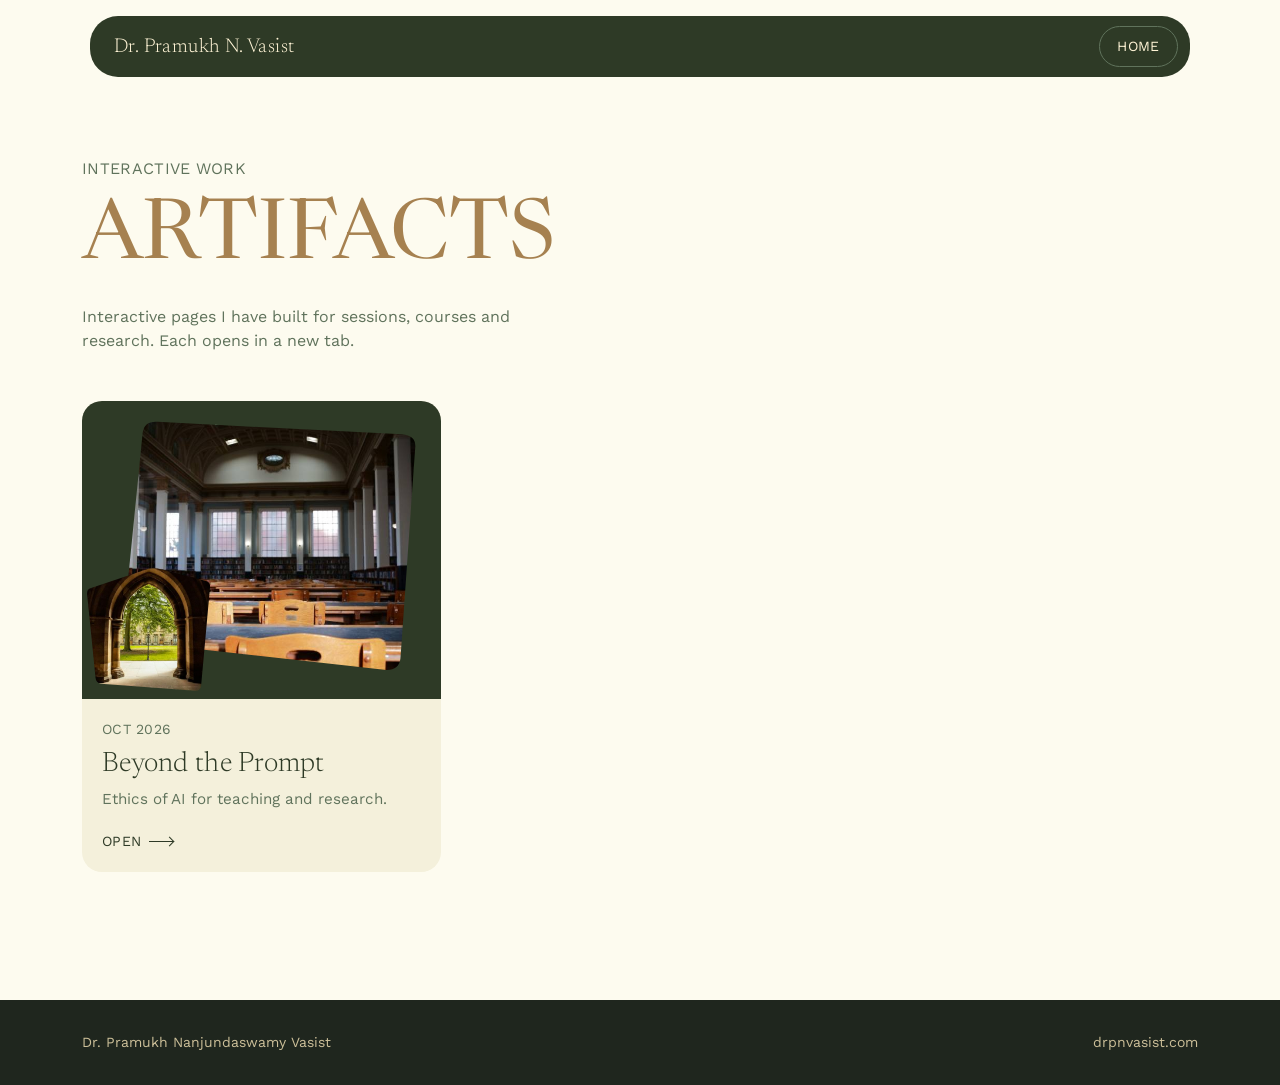
==== artifacts/index.html @ 4a8e240c "Add files via upload" ====
<!DOCTYPE html>
<html lang="en">
<head>
<meta charset="UTF-8">
<meta name="viewport" content="width=device-width, initial-scale=1.0">
<title>Artifacts · Dr. Pramukh N. Vasist</title>
<meta name="description" content="Interactive pages and session companions created by Dr. Pramukh Nanjundaswamy Vasist.">
<link rel="preconnect" href="https://fonts.googleapis.com">
<link rel="preconnect" href="https://fonts.gstatic.com" crossorigin>
<link href="https://fonts.googleapis.com/css2?family=Newsreader:ital,opsz,wght@0,6..72,300;0,6..72,400;1,6..72,300&family=Work+Sans:wght@400;500&display=swap" rel="stylesheet">
<style>
/* Canopy design system tokens */
:root {
  --vanilla: #fdfbef; --pine: #2e3a26; --pine-deep: #1f261e; --cream: #f4f0db;
  --parchment: #fff4d6; --sand: #ccbf99; --bronze: #a68150; --sage: #60735c; --lime: #e7fd55;
  --serif: "PP Editorial Old", "Newsreader", Georgia, serif;
  --sans: "Work Sans", system-ui, sans-serif;
  --radius-lg: 1.25rem; --radius-xl: 1.75rem; --radius-pill: 9999px;
  --ease: cubic-bezier(0.4, 0, 0.2, 1);
}
*, *::before, *::after { box-sizing: border-box; margin: 0; padding: 0; }
body { min-height: 100vh; display: flex; flex-direction: column; background: var(--vanilla); color: var(--pine); font-family: var(--sans); line-height: 1.5; -webkit-font-smoothing: antialiased; }
a { color: inherit; }
a:focus-visible { outline: 2px solid var(--pine); outline-offset: 3px; }
.wrap { width: 100%; max-width: 1180px; margin: 0 auto; padding: 0 2rem; }

.nav { position: sticky; top: 1rem; z-index: 10; margin: 1rem auto 0; width: min(1100px, calc(100% - 2rem));
  display: flex; align-items: center; justify-content: space-between; gap: 1rem;
  background: var(--pine); color: var(--parchment); border-radius: var(--radius-xl); padding: .65rem .75rem .65rem 1.5rem; }
.nav-name { font-family: var(--serif); font-weight: 300; font-size: 1.25rem; letter-spacing: .02em; text-decoration: none; white-space: nowrap; }
.nav-back { font-size: .875rem; letter-spacing: .02em; text-transform: uppercase; text-decoration: none; color: var(--parchment);
  border: 1px solid var(--sage); border-radius: var(--radius-pill); padding: .55rem 1.1rem; white-space: nowrap; transition: background .3s var(--ease), color .3s var(--ease); }
.nav-back:hover { background: var(--parchment); color: var(--pine); }
.nav-back:focus-visible { outline-color: var(--lime); }

header.wrap { padding-top: 5rem; padding-bottom: 3rem; }
main { flex: 1; }
.eyebrow { font-size: 1rem; letter-spacing: .02em; text-transform: uppercase; color: var(--sage); }
h1 { font-family: var(--serif); font-weight: 400; text-transform: uppercase; line-height: 1; font-size: clamp(2.75rem, 6.5vw, 5.375rem); color: var(--bronze); margin-top: 1rem; }
.intro { margin-top: 1.5rem; max-width: 46ch; color: var(--sage); }

.grid { list-style: none; display: grid; grid-template-columns: repeat(auto-fill, minmax(280px, 1fr)); gap: 1.25rem; padding-bottom: 8rem; }
.tile { height: 100%; display: flex; flex-direction: column; text-decoration: none; background: var(--cream);
  border-radius: var(--radius-lg); overflow: hidden; transition: background .3s var(--ease), color .3s var(--ease); }
.tile-media { display: block; background: var(--pine); padding: 1.25rem 1.5rem 1.75rem 2.5rem; overflow: hidden; }
.tile-fig { display: block; position: relative; }
.tile-fig img { display: block; width: 100%; height: auto; object-fit: cover; transition: transform .5s var(--ease); }
.tile-fig .main { aspect-ratio: 4 / 3.4; clip-path: url(#canopy1); }
.tile-fig .small { position: absolute; width: 42%; left: -12%; bottom: -8%; aspect-ratio: 1 / 1; clip-path: url(#canopy3); }
.tile-body { display: flex; flex-direction: column; flex: 1; padding: 1.25rem; }
.tile-date { font-size: .875rem; letter-spacing: .02em; text-transform: uppercase; color: var(--sage); }
.tile-title { font-family: var(--serif); font-weight: 300; font-size: 1.75rem; line-height: 1.15; letter-spacing: .01em; margin-top: .5rem; }
.tile-line { margin-top: .5rem; font-size: .95rem; color: var(--sage); }
.tile-go { margin-top: auto; padding-top: 1.25rem; display: inline-flex; align-items: center; gap: .5rem; font-size: .875rem; letter-spacing: .02em; text-transform: uppercase; }
.arr { display: inline-block; width: 1.5rem; height: 1px; background: currentColor; position: relative; transition: width .3s var(--ease); }
.arr::after { content: ""; position: absolute; right: 0; top: -3px; width: 7px; height: 7px; border-top: 1px solid currentColor; border-right: 1px solid currentColor; transform: rotate(45deg); }
.tile:hover, .tile:focus-visible { background: var(--pine); color: var(--parchment); }
.tile:hover .tile-date, .tile:hover .tile-line, .tile:focus-visible .tile-date, .tile:focus-visible .tile-line { color: var(--sand); }
.tile:hover .tile-go, .tile:focus-visible .tile-go { color: var(--lime); }
.tile:hover .arr { width: 2.25rem; }
.tile:hover .tile-fig .main { transform: scale(1.02); }
@media (prefers-reduced-motion: reduce) { .tile-fig img, .arr { transition: none; } }

footer { margin-top: auto; background: var(--pine-deep); color: var(--sand); padding: 2rem 0; font-size: .875rem; }
footer .wrap { display: flex; justify-content: space-between; gap: 1rem; flex-wrap: wrap; }

@media (max-width: 600px) {
  .wrap { padding: 0 1rem; }
  header.wrap { padding-top: 3.5rem; padding-bottom: 2rem; }
  .nav { padding-left: 1rem; }
  .nav-name { font-size: 1.05rem; }
}
</style>
</head>
<body>

<svg width="0" height="0" style="position:absolute" aria-hidden="true" focusable="false">
  <defs>
    <!-- Canopy masks, same shapes as the Beyond the Prompt page -->
    <clipPath id="canopy1" clipPathUnits="objectBoundingBox"><path d="M0.12,0.005 L0.95,0.055 Q1,0.06 0.995,0.11 L0.945,0.95 Q0.94,1 0.89,0.995 L0.05,0.885 Q0,0.878 0.004,0.83 L0.07,0.05 Q0.075,0.002 0.12,0.005 Z"/></clipPath>
    <clipPath id="canopy3" clipPathUnits="objectBoundingBox"><path d="M0.03,0.17 L0.5,0.012 Q0.55,0 0.6,0.015 L0.965,0.11 Q1,0.12 0.997,0.16 L0.925,0.955 Q0.92,1 0.875,0.997 L0.115,0.94 Q0.075,0.935 0.072,0.895 L0.004,0.22 Q0,0.18 0.03,0.17 Z"/></clipPath>
  </defs>
</svg>

<nav class="nav" aria-label="Primary">
  <a class="nav-name" href="/">Dr. Pramukh N. Vasist</a>
  <a class="nav-back" href="/">Home</a>
</nav>

<header class="wrap">
  <p class="eyebrow">Interactive work</p>
  <h1>Artifacts</h1>
  <p class="intro">Interactive pages I have built for sessions, courses and research. Each opens in a new tab.</p>
</header>

<main class="wrap">
  <ul class="grid">
    <!--
      To add an artifact: put its page in a folder at the site root
      (for example /my-new-page/index.html), save two photos in
      /artifacts/img/ (a main one about 720px wide and a square one about
      420px), then copy one <li>
      block below and change the link, image, date, title and line.
      Keep target="_blank" rel="noopener" on the link so it opens in a
      new tab.
      Newest first.
    -->
    <li>
      <a class="tile" href="/beyond-the-prompt/" target="_blank" rel="noopener">
        <span class="tile-media"><span class="tile-fig">
          <img class="main" src="img/btp-room.jpg" alt="" width="720" height="480">
          <img class="small" src="img/btp-arch.jpg" alt="" width="420" height="420">
        </span></span>
        <span class="tile-body">
          <span class="tile-date">Oct 2026</span>
          <span class="tile-title">Beyond the Prompt</span>
          <span class="tile-line">Ethics of AI for teaching and research.</span>
          <span class="tile-go">Open <span class="arr" aria-hidden="true"></span></span>
        </span>
      </a>
    </li>
  </ul>
</main>

<footer>
  <div class="wrap">
    <span>Dr. Pramukh Nanjundaswamy Vasist</span>
    <span>drpnvasist.com</span>
  </div>
</footer>

</body>
</html>
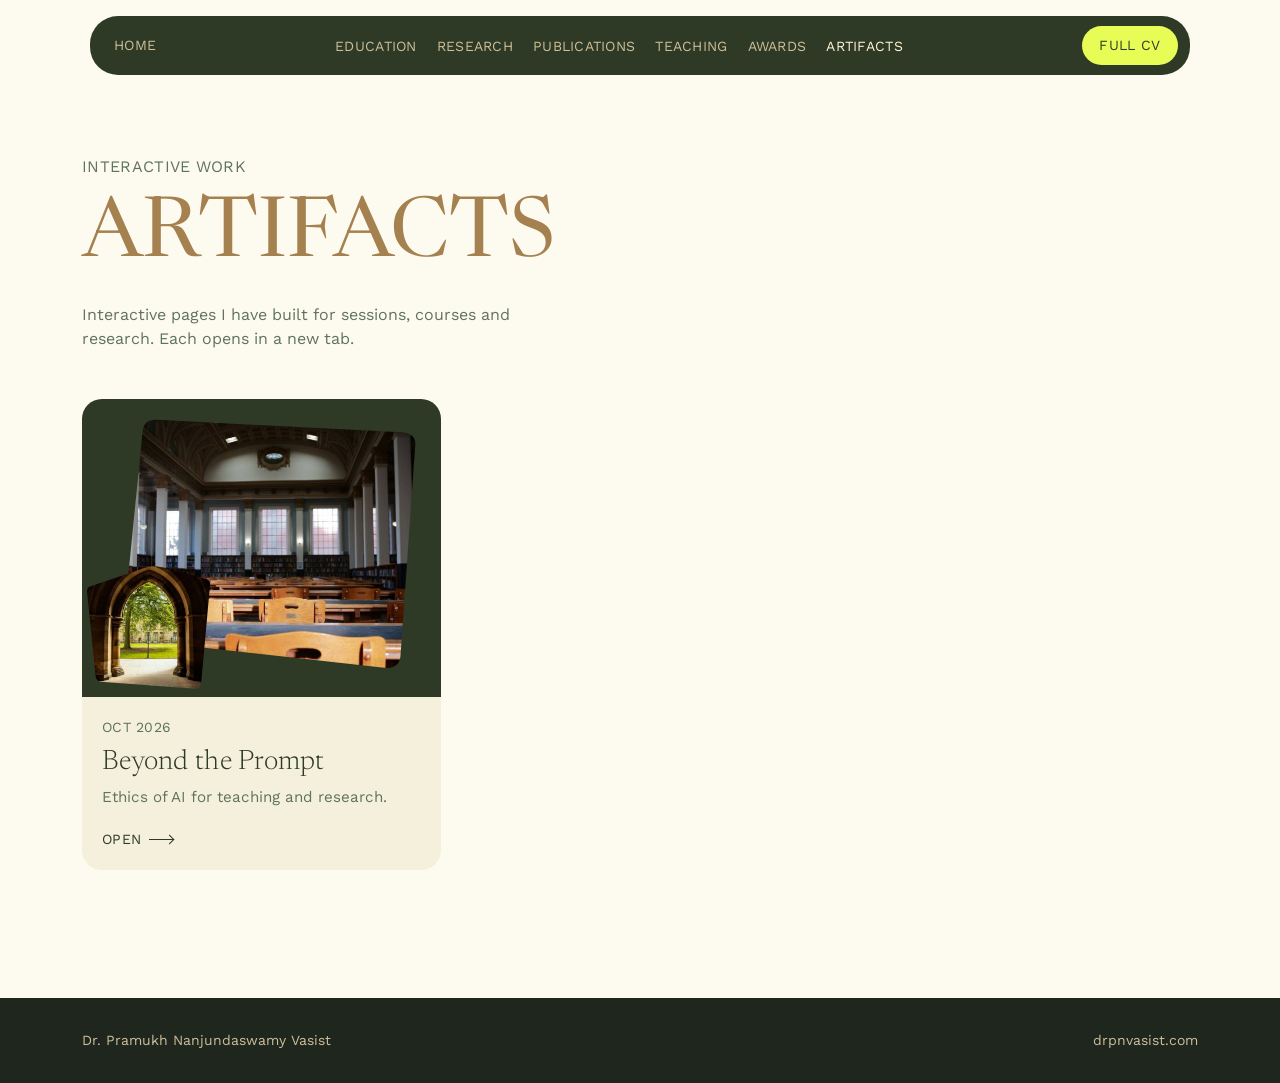
==== commit 8dcf879f: "Add files via upload" ====
--- a/artifacts/index.html
+++ b/artifacts/index.html
@@ -27,11 +27,13 @@
 .nav { position: sticky; top: 1rem; z-index: 10; margin: 1rem auto 0; width: min(1100px, calc(100% - 2rem));
   display: flex; align-items: center; justify-content: space-between; gap: 1rem;
   background: var(--pine); color: var(--parchment); border-radius: var(--radius-xl); padding: .65rem .75rem .65rem 1.5rem; }
-.nav-name { font-family: var(--serif); font-weight: 300; font-size: 1.25rem; letter-spacing: .02em; text-decoration: none; white-space: nowrap; }
-.nav-back { font-size: .875rem; letter-spacing: .02em; text-transform: uppercase; text-decoration: none; color: var(--parchment);
-  border: 1px solid var(--sage); border-radius: var(--radius-pill); padding: .55rem 1.1rem; white-space: nowrap; transition: background .3s var(--ease), color .3s var(--ease); }
-.nav-back:hover { background: var(--parchment); color: var(--pine); }
-.nav-back:focus-visible { outline-color: var(--lime); }
+.nav-name, .nav-links a { font-family: var(--sans); font-size: .875rem; letter-spacing: .02em; text-transform: uppercase; text-decoration: none; white-space: nowrap; color: var(--sand); transition: color .3s var(--ease); }
+.nav-name:hover, .nav-links a:hover { color: var(--parchment); }
+.nav-links { display: flex; gap: 1.25rem; list-style: none; }
+.nav-links a[aria-current="page"] { color: var(--parchment); }
+.nav-cta { font-size: .875rem; letter-spacing: .02em; text-transform: uppercase; text-decoration: none; color: var(--pine); background: var(--lime); border-radius: var(--radius-pill); padding: .55rem 1.1rem; white-space: nowrap; }
+.nav a:focus-visible { outline-color: var(--lime); }
+@media (max-width: 960px) { .nav-links { display: none; } }
 
 header.wrap { padding-top: 5rem; padding-bottom: 3rem; }
 main { flex: 1; }
@@ -68,7 +70,6 @@
   .wrap { padding: 0 1rem; }
   header.wrap { padding-top: 3.5rem; padding-bottom: 2rem; }
   .nav { padding-left: 1rem; }
-  .nav-name { font-size: 1.05rem; }
 }
 </style>
 </head>
@@ -83,8 +84,16 @@
 </svg>
 
 <nav class="nav" aria-label="Primary">
-  <a class="nav-name" href="/">Dr. Pramukh N. Vasist</a>
-  <a class="nav-back" href="/">Home</a>
+  <a class="nav-name" href="/">Home</a>
+  <ul class="nav-links">
+    <li><a href="/#education">Education</a></li>
+    <li><a href="/#interests">Research</a></li>
+    <li><a href="/#publications">Publications</a></li>
+    <li><a href="/#teaching">Teaching</a></li>
+    <li><a href="/#awards">Awards</a></li>
+    <li><a href="/artifacts/" aria-current="page">Artifacts</a></li>
+  </ul>
+  <a class="nav-cta" href="https://tinyurl.com/yswn8jab" target="_blank" rel="noopener">Full CV</a>
 </nav>
 
 <header class="wrap">
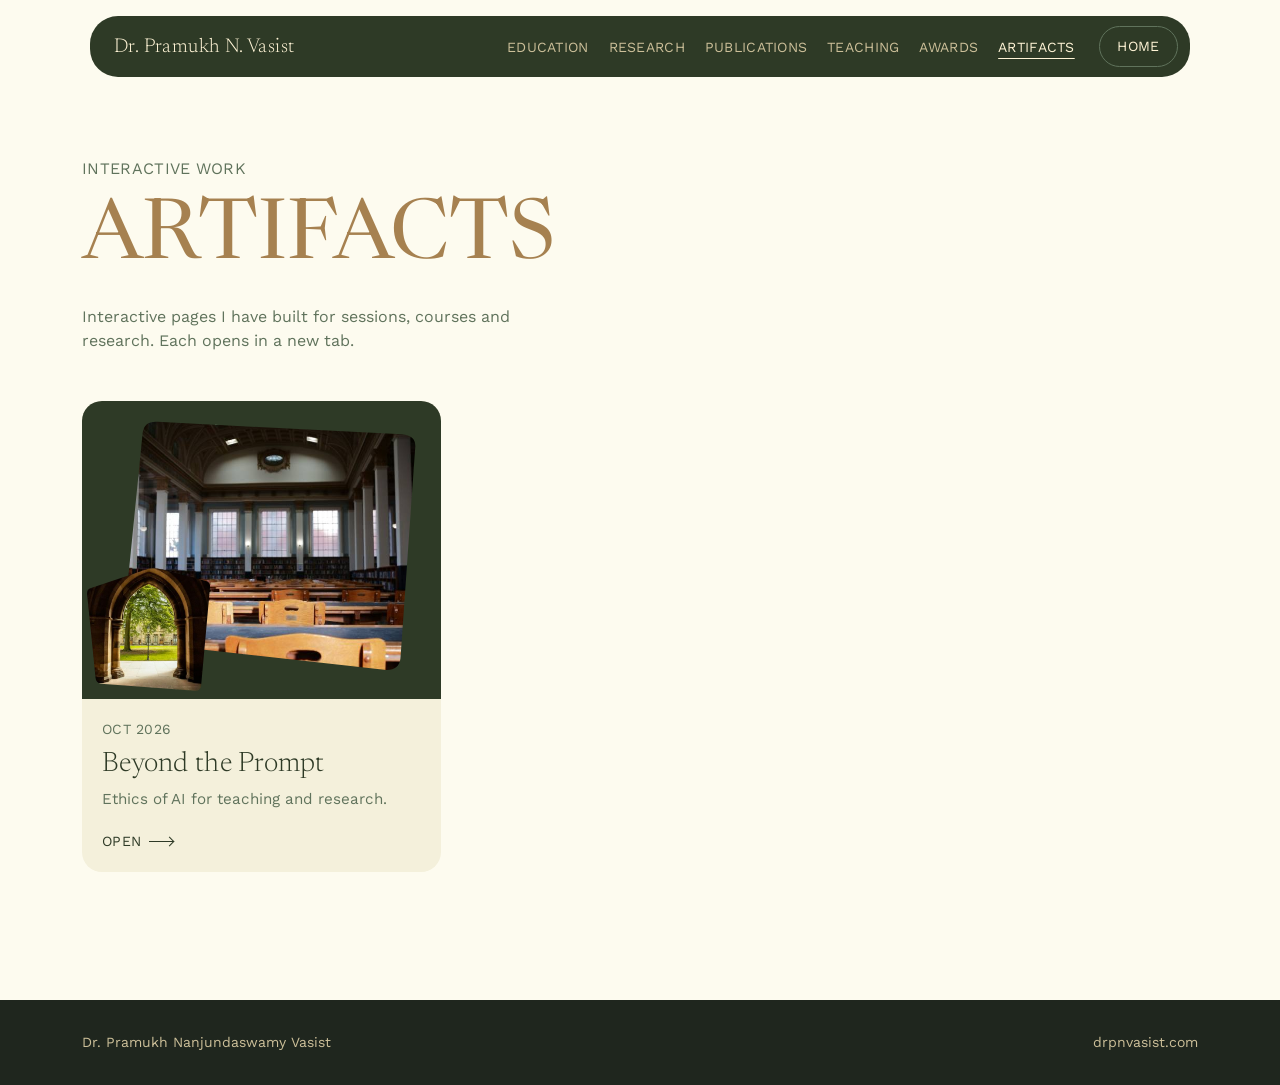
==== commit 21720250: "Add files via upload" ====
--- a/artifacts/index.html
+++ b/artifacts/index.html
@@ -27,13 +27,33 @@
 .nav { position: sticky; top: 1rem; z-index: 10; margin: 1rem auto 0; width: min(1100px, calc(100% - 2rem));
   display: flex; align-items: center; justify-content: space-between; gap: 1rem;
   background: var(--pine); color: var(--parchment); border-radius: var(--radius-xl); padding: .65rem .75rem .65rem 1.5rem; }
-.nav-name, .nav-links a { font-family: var(--sans); font-size: .875rem; letter-spacing: .02em; text-transform: uppercase; text-decoration: none; white-space: nowrap; color: var(--sand); transition: color .3s var(--ease); }
-.nav-name:hover, .nav-links a:hover { color: var(--parchment); }
-.nav-links { display: flex; gap: 1.25rem; list-style: none; }
-.nav-links a[aria-current="page"] { color: var(--parchment); }
-.nav-cta { font-size: .875rem; letter-spacing: .02em; text-transform: uppercase; text-decoration: none; color: var(--pine); background: var(--lime); border-radius: var(--radius-pill); padding: .55rem 1.1rem; white-space: nowrap; }
-.nav a:focus-visible { outline-color: var(--lime); }
-@media (max-width: 960px) { .nav-links { display: none; } }
+.nav-name { font-family: var(--serif); font-weight: 300; font-size: 1.25rem; letter-spacing: .02em; text-decoration: none; white-space: nowrap; }
+.nav-back { font-size: .875rem; letter-spacing: .02em; text-transform: uppercase; text-decoration: none; color: var(--parchment);
+  border: 1px solid var(--sage); border-radius: var(--radius-pill); padding: .55rem 1.1rem; white-space: nowrap; transition: background .3s var(--ease), color .3s var(--ease); }
+.nav-back:hover { background: var(--parchment); color: var(--pine); }
+.nav-back:focus-visible { outline-color: var(--lime); }
+.nav-links { display: flex; gap: 1.25rem; list-style: none; margin-left: auto; margin-right: .5rem; }
+.nav-links a { font-size: .875rem; letter-spacing: .02em; text-transform: uppercase; text-decoration: none; color: var(--sand); transition: color .3s var(--ease); }
+.nav-links a:hover, .nav-links a[aria-current="page"] { color: var(--parchment); }
+.nav-links a[aria-current="page"] { text-decoration: underline; text-underline-offset: 6px; text-decoration-thickness: 1px; }
+.nav-links a:focus-visible { outline-color: var(--lime); }
+.nav-toggle { display: none; }
+@media (max-width: 1080px) {
+  .nav-links { display: none; }
+  html.js .nav[data-open] .nav-links { display: flex; flex-direction: column; gap: 0; position: absolute; top: calc(100% + .5rem); left: 0; right: 0; margin: 0;
+    background: var(--pine); border-radius: var(--radius-lg); padding: .5rem 1.5rem; box-shadow: 0 18px 40px -24px rgba(0,0,0,.6); }
+  .nav[data-open] .nav-links li + li { border-top: 1px solid rgba(204,191,153,.2); }
+  .nav[data-open] .nav-links a { display: block; padding: .9rem 0; }
+  html.js .nav-toggle { display: inline-flex; flex-direction: column; justify-content: center; gap: 5px; width: 40px; height: 40px; flex: none; margin-left: auto;
+    background: none; border: 1px solid rgba(204,191,153,.35); border-radius: var(--radius-pill); cursor: pointer; padding: 0 11px; }
+  .nav-toggle span { display: block; height: 1px; background: var(--parchment); transition: transform .3s var(--ease); }
+  .nav[data-open] .nav-toggle span:first-child { transform: translateY(3px) rotate(45deg); }
+  .nav[data-open] .nav-toggle span:last-child { transform: translateY(-3px) rotate(-45deg); }
+  .nav-toggle:focus-visible { outline: 2px solid var(--lime); outline-offset: 3px; }
+  html:not(.js) .nav { flex-wrap: wrap; }
+  html:not(.js) .nav-links { display: flex; flex-wrap: wrap; order: 3; width: 100%; margin: .5rem 0 .25rem; gap: .5rem 1rem; }
+}
+@media (prefers-reduced-motion: reduce) { .nav-toggle span { transition: none; } }
 
 header.wrap { padding-top: 5rem; padding-bottom: 3rem; }
 main { flex: 1; }
@@ -70,8 +90,10 @@
   .wrap { padding: 0 1rem; }
   header.wrap { padding-top: 3.5rem; padding-bottom: 2rem; }
   .nav { padding-left: 1rem; }
+  .nav-name { font-size: 1.05rem; }
 }
 </style>
+<script>document.documentElement.classList.add('js');</script>
 </head>
 <body>
 
@@ -84,8 +106,9 @@
 </svg>
 
 <nav class="nav" aria-label="Primary">
-  <a class="nav-name" href="/">Home</a>
-  <ul class="nav-links">
+  <a class="nav-name" href="/">Dr. Pramukh N. Vasist</a>
+  <button class="nav-toggle" type="button" aria-expanded="false" aria-controls="nav-links" aria-label="Open menu"><span></span><span></span></button>
+  <ul class="nav-links" id="nav-links">
     <li><a href="/#education">Education</a></li>
     <li><a href="/#interests">Research</a></li>
     <li><a href="/#publications">Publications</a></li>
@@ -93,7 +116,7 @@
     <li><a href="/#awards">Awards</a></li>
     <li><a href="/artifacts/" aria-current="page">Artifacts</a></li>
   </ul>
-  <a class="nav-cta" href="https://tinyurl.com/yswn8jab" target="_blank" rel="noopener">Full CV</a>
+  <a class="nav-back" href="/">Home</a>
 </nav>
 
 <header class="wrap">
@@ -138,5 +161,20 @@
   </div>
 </footer>
 
+<script>
+(function () {
+  var nav = document.querySelector('.nav'), btn = nav.querySelector('.nav-toggle'), links = nav.querySelector('.nav-links');
+  var set = function (open) {
+    btn.setAttribute('aria-expanded', open ? 'true' : 'false');
+    btn.setAttribute('aria-label', open ? 'Close menu' : 'Open menu');
+    if (open) nav.setAttribute('data-open', ''); else nav.removeAttribute('data-open');
+  };
+  btn.addEventListener('click', function () { set(btn.getAttribute('aria-expanded') !== 'true'); });
+  links.addEventListener('click', function (e) { if (e.target.closest('a')) set(false); });
+  document.addEventListener('keydown', function (e) { if (e.key === 'Escape' && nav.hasAttribute('data-open')) { set(false); btn.focus(); } });
+  document.addEventListener('click', function (e) { if (!nav.contains(e.target)) set(false); });
+  window.matchMedia('(min-width: 1081px)').addEventListener('change', function (m) { if (m.matches) set(false); });
+})();
+</script>
 </body>
 </html>
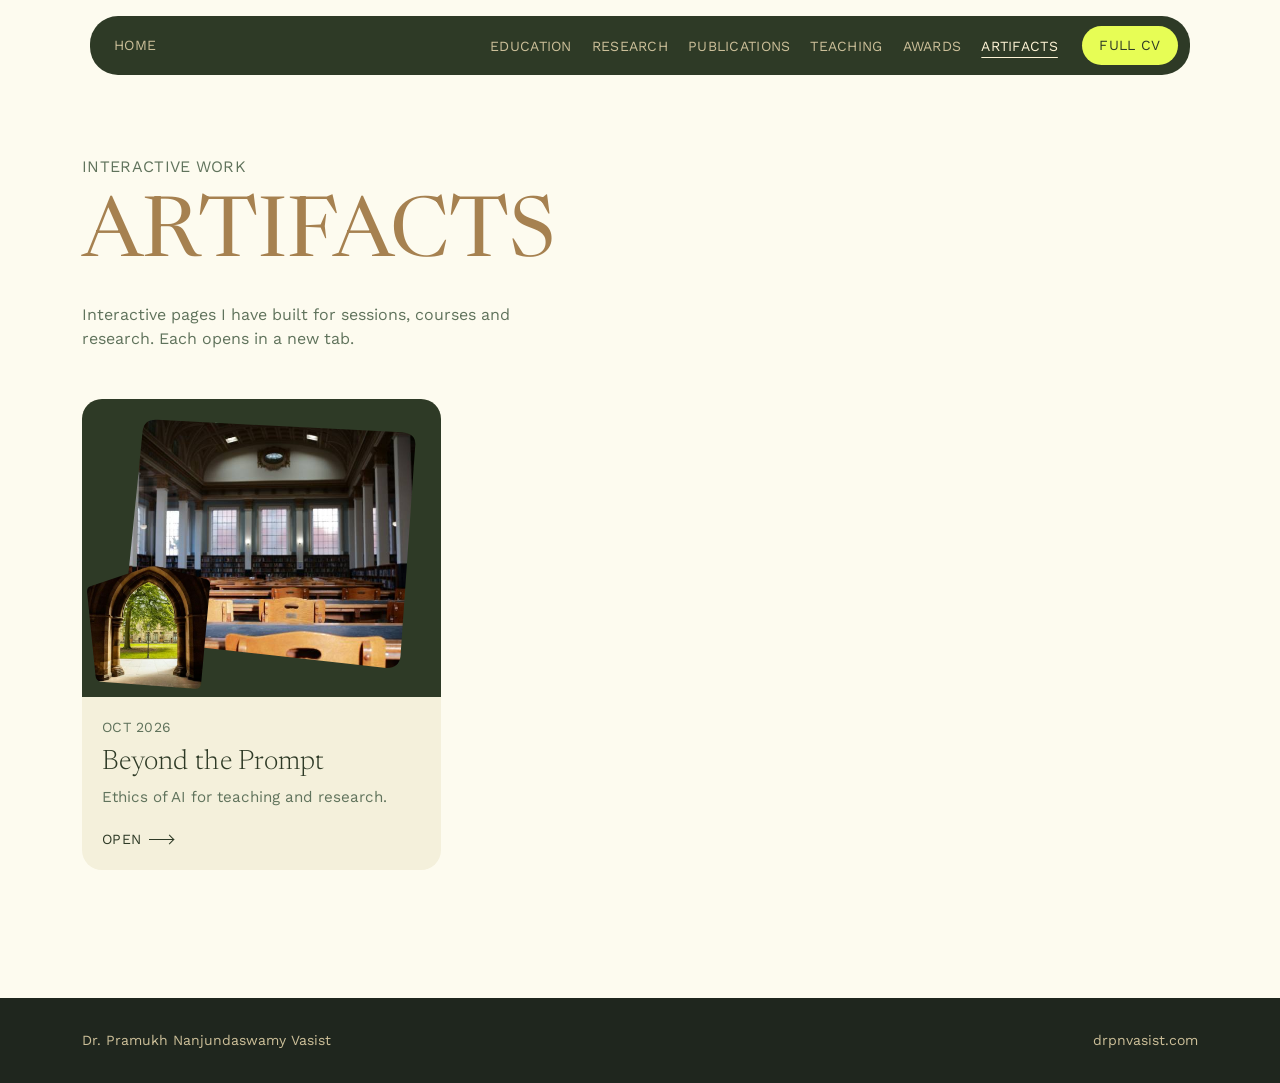
==== commit cb31aa65: "Add files via upload" ====
--- a/artifacts/index.html
+++ b/artifacts/index.html
@@ -27,11 +27,12 @@
 .nav { position: sticky; top: 1rem; z-index: 10; margin: 1rem auto 0; width: min(1100px, calc(100% - 2rem));
   display: flex; align-items: center; justify-content: space-between; gap: 1rem;
   background: var(--pine); color: var(--parchment); border-radius: var(--radius-xl); padding: .65rem .75rem .65rem 1.5rem; }
-.nav-name { font-family: var(--serif); font-weight: 300; font-size: 1.25rem; letter-spacing: .02em; text-decoration: none; white-space: nowrap; }
-.nav-back { font-size: .875rem; letter-spacing: .02em; text-transform: uppercase; text-decoration: none; color: var(--parchment);
-  border: 1px solid var(--sage); border-radius: var(--radius-pill); padding: .55rem 1.1rem; white-space: nowrap; transition: background .3s var(--ease), color .3s var(--ease); }
-.nav-back:hover { background: var(--parchment); color: var(--pine); }
-.nav-back:focus-visible { outline-color: var(--lime); }
+.nav-name { font-size: .875rem; letter-spacing: .02em; text-transform: uppercase; text-decoration: none; white-space: nowrap; color: var(--sand); transition: color .3s var(--ease); }
+.nav-name:hover { color: var(--parchment); }
+.nav-name:focus-visible { outline-color: var(--lime); }
+.nav-cta { font-size: .875rem; letter-spacing: .02em; text-transform: uppercase; text-decoration: none; color: var(--pine); background: var(--lime);
+  border-radius: var(--radius-pill); padding: .55rem 1.1rem; white-space: nowrap; }
+.nav-cta:focus-visible { outline-color: var(--lime); }
 .nav-links { display: flex; gap: 1.25rem; list-style: none; margin-left: auto; margin-right: .5rem; }
 .nav-links a { font-size: .875rem; letter-spacing: .02em; text-transform: uppercase; text-decoration: none; color: var(--sand); transition: color .3s var(--ease); }
 .nav-links a:hover, .nav-links a[aria-current="page"] { color: var(--parchment); }
@@ -90,7 +91,6 @@
   .wrap { padding: 0 1rem; }
   header.wrap { padding-top: 3.5rem; padding-bottom: 2rem; }
   .nav { padding-left: 1rem; }
-  .nav-name { font-size: 1.05rem; }
 }
 </style>
 <script>document.documentElement.classList.add('js');</script>
@@ -106,7 +106,7 @@
 </svg>
 
 <nav class="nav" aria-label="Primary">
-  <a class="nav-name" href="/">Dr. Pramukh N. Vasist</a>
+  <a class="nav-name" href="/">Home</a>
   <button class="nav-toggle" type="button" aria-expanded="false" aria-controls="nav-links" aria-label="Open menu"><span></span><span></span></button>
   <ul class="nav-links" id="nav-links">
     <li><a href="/#education">Education</a></li>
@@ -116,7 +116,7 @@
     <li><a href="/#awards">Awards</a></li>
     <li><a href="/artifacts/" aria-current="page">Artifacts</a></li>
   </ul>
-  <a class="nav-back" href="/">Home</a>
+  <a class="nav-cta" href="https://tinyurl.com/yswn8jab" target="_blank" rel="noopener">Full CV</a>
 </nav>
 
 <header class="wrap">
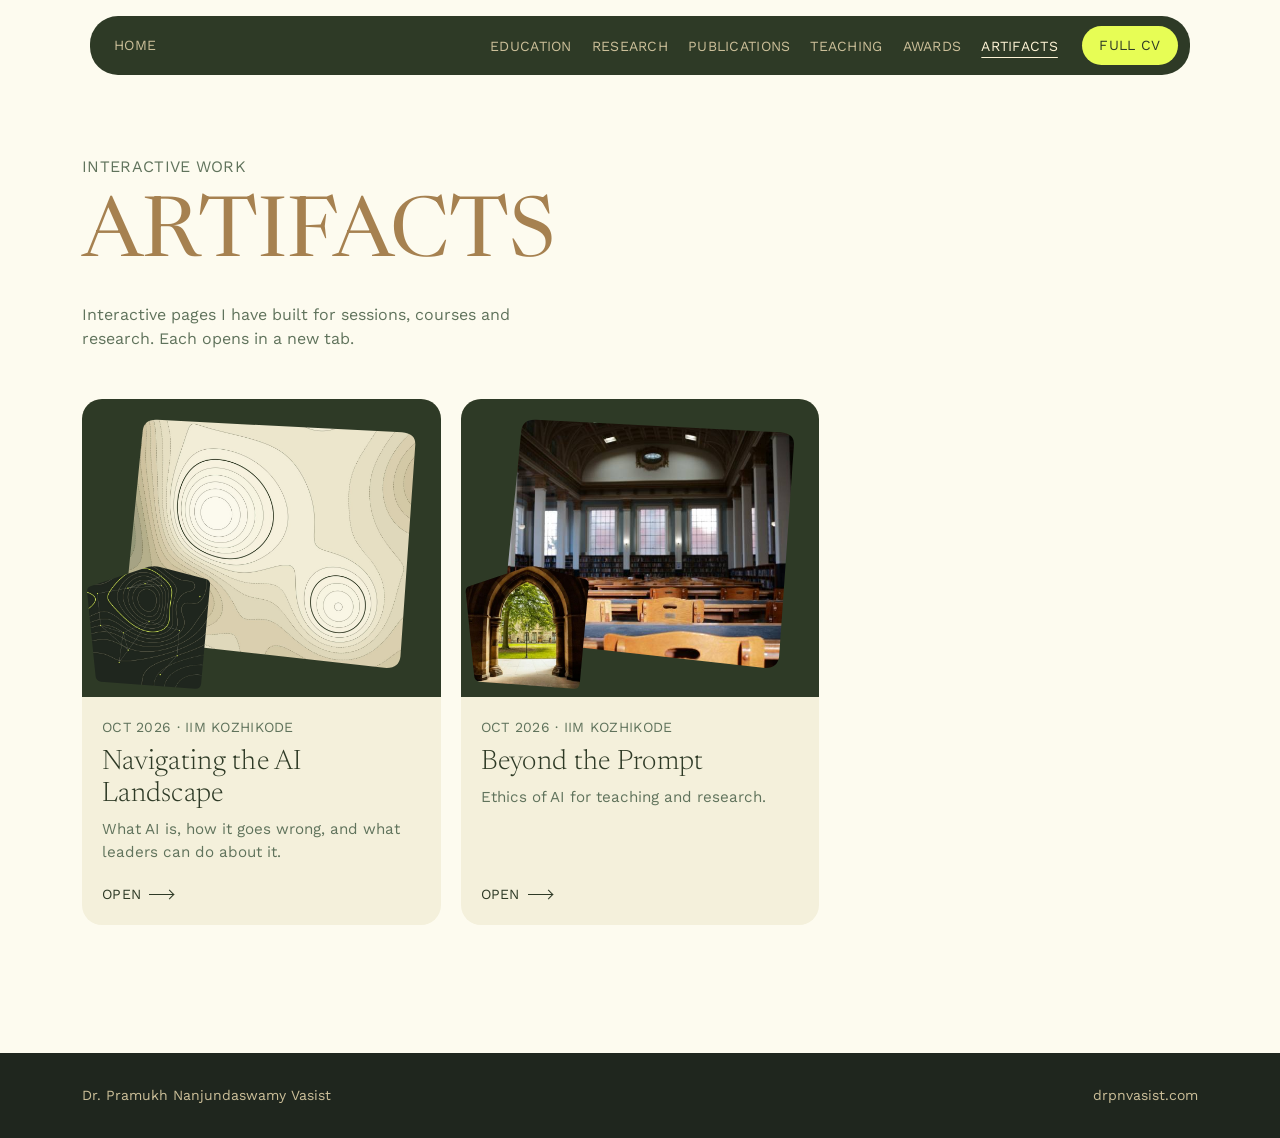
==== commit c8aac10d: "Add files via upload" ====
--- a/artifacts/index.html
+++ b/artifacts/index.html
@@ -138,13 +138,27 @@
       Newest first.
     -->
     <li>
+      <a class="tile" href="/navigating-ai-landscape/" target="_blank" rel="noopener">
+        <span class="tile-media"><span class="tile-fig">
+          <img class="main" src="img/nal-terrain.jpg" alt="" width="720" height="480">
+          <img class="small" src="img/nal-network.jpg" alt="" width="420" height="420">
+        </span></span>
+        <span class="tile-body">
+          <span class="tile-date">Oct 2026 · IIM Kozhikode</span>
+          <span class="tile-title">Navigating the AI Landscape</span>
+          <span class="tile-line">What AI is, how it goes wrong, and what leaders can do about it.</span>
+          <span class="tile-go">Open <span class="arr" aria-hidden="true"></span></span>
+        </span>
+      </a>
+    </li>
+    <li>
       <a class="tile" href="/beyond-the-prompt/" target="_blank" rel="noopener">
         <span class="tile-media"><span class="tile-fig">
           <img class="main" src="img/btp-room.jpg" alt="" width="720" height="480">
           <img class="small" src="img/btp-arch.jpg" alt="" width="420" height="420">
         </span></span>
         <span class="tile-body">
-          <span class="tile-date">Oct 2026</span>
+          <span class="tile-date">Oct 2026 · IIM Kozhikode</span>
           <span class="tile-title">Beyond the Prompt</span>
           <span class="tile-line">Ethics of AI for teaching and research.</span>
           <span class="tile-go">Open <span class="arr" aria-hidden="true"></span></span>
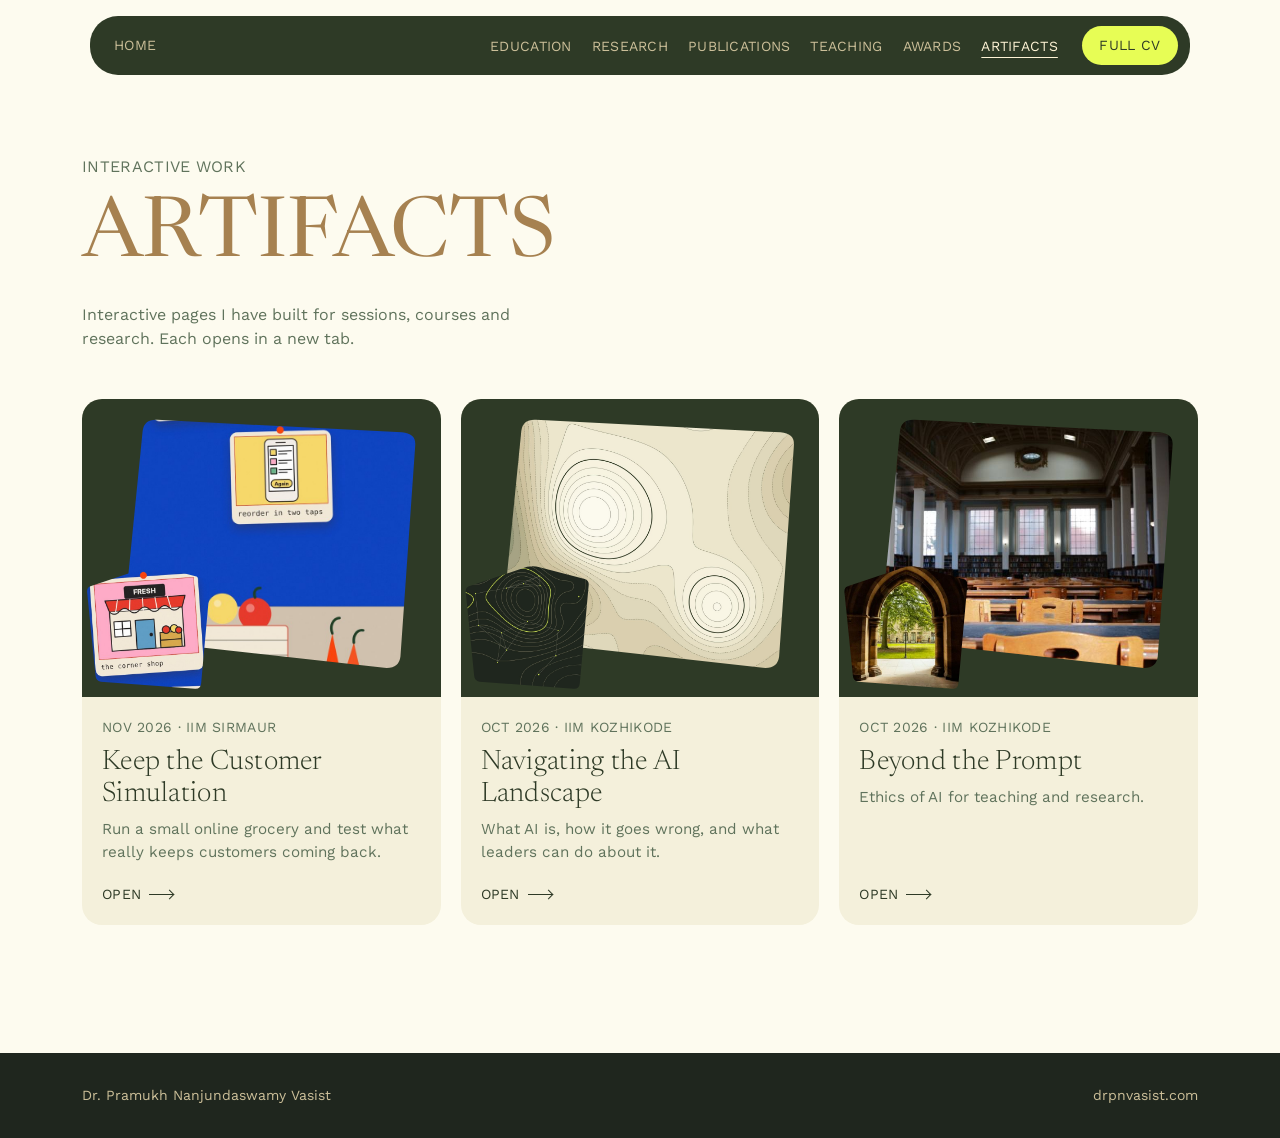
==== commit 7dcd7554: "Add files via upload" ====
--- a/artifacts/index.html
+++ b/artifacts/index.html
@@ -138,6 +138,20 @@
       Newest first.
     -->
     <li>
+      <a class="tile" href="/keep-the-customer/" target="_blank" rel="noopener">
+        <span class="tile-media"><span class="tile-fig">
+          <img class="main" src="img/ktc-shelf.jpg" alt="" width="720" height="610">
+          <img class="small" src="img/ktc-shop.jpg" alt="" width="420" height="420">
+        </span></span>
+        <span class="tile-body">
+          <span class="tile-date">Nov 2026 · IIM Sirmaur</span>
+          <span class="tile-title">Keep the Customer Simulation</span>
+          <span class="tile-line">Run a small online grocery and test what really keeps customers coming back.</span>
+          <span class="tile-go">Open <span class="arr" aria-hidden="true"></span></span>
+        </span>
+      </a>
+    </li>
+    <li>
       <a class="tile" href="/navigating-ai-landscape/" target="_blank" rel="noopener">
         <span class="tile-media"><span class="tile-fig">
           <img class="main" src="img/nal-terrain.jpg" alt="" width="720" height="480">
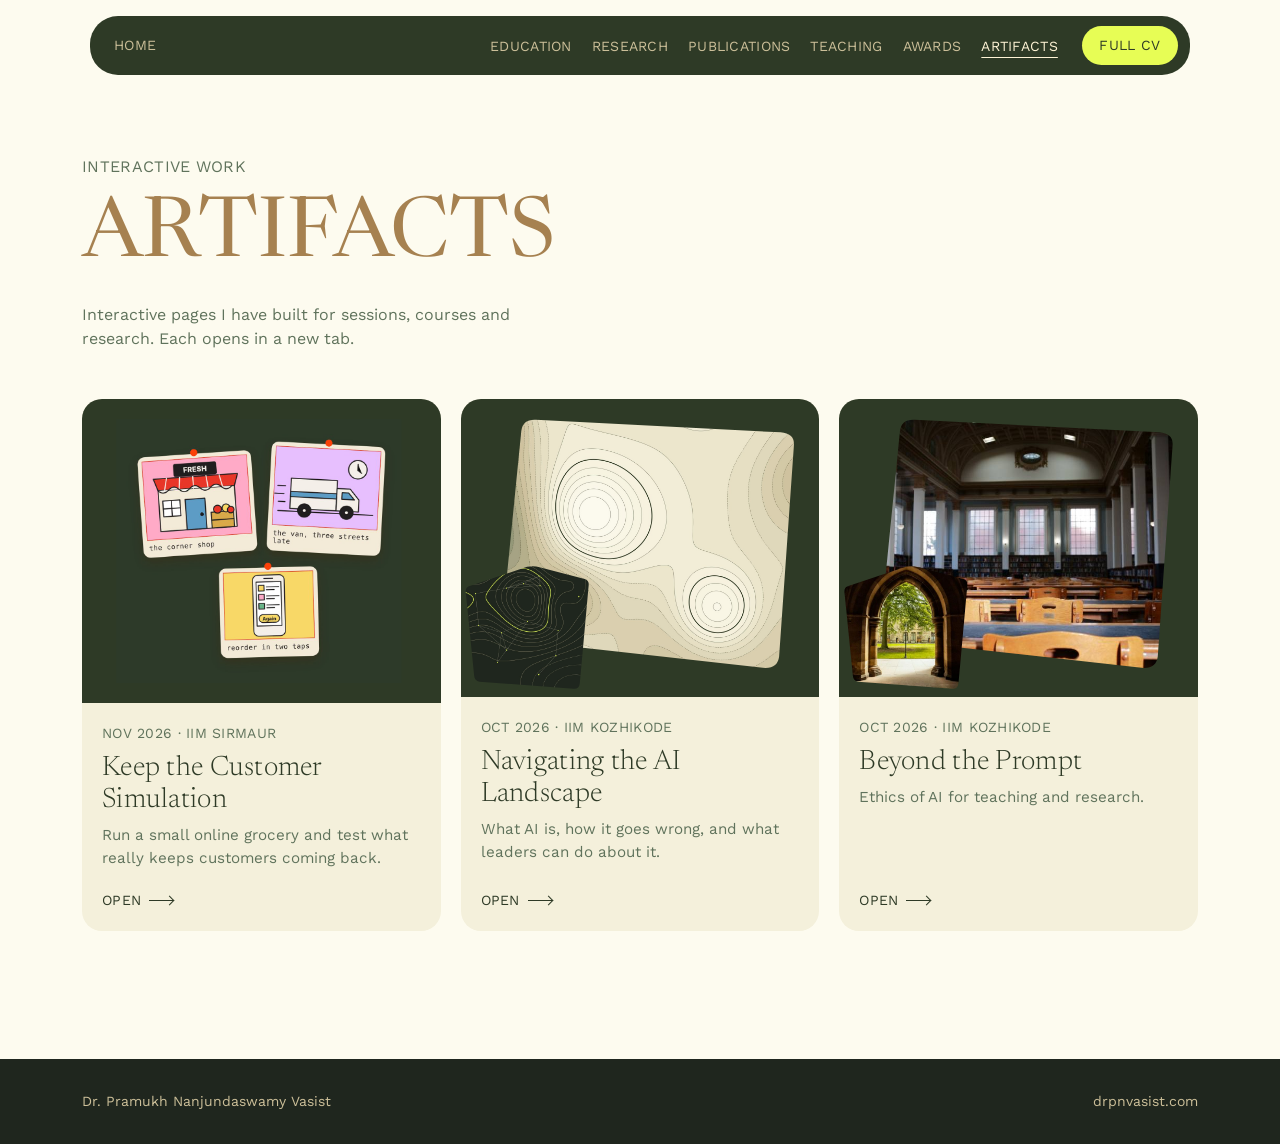
==== commit a8981534: "Add files via upload" ====
--- a/artifacts/index.html
+++ b/artifacts/index.html
@@ -69,6 +69,8 @@
 .tile-fig { display: block; position: relative; }
 .tile-fig img { display: block; width: 100%; height: auto; object-fit: cover; transition: transform .5s var(--ease); }
 .tile-fig .main { aspect-ratio: 4 / 3.4; clip-path: url(#canopy1); }
+.tile-fig .plain { aspect-ratio: 4 / 3.4; }
+.tile-media:has(.plain) { padding: 1.25rem 1.5rem; }
 .tile-fig .small { position: absolute; width: 42%; left: -12%; bottom: -8%; aspect-ratio: 1 / 1; clip-path: url(#canopy3); }
 .tile-body { display: flex; flex-direction: column; flex: 1; padding: 1.25rem; }
 .tile-date { font-size: .875rem; letter-spacing: .02em; text-transform: uppercase; color: var(--sage); }
@@ -140,8 +142,7 @@
     <li>
       <a class="tile" href="/keep-the-customer/" target="_blank" rel="noopener">
         <span class="tile-media"><span class="tile-fig">
-          <img class="main" src="img/ktc-shelf.jpg" alt="" width="720" height="610">
-          <img class="small" src="img/ktc-shop.jpg" alt="" width="420" height="420">
+          <img class="plain" src="img/ktc-cards.jpg" alt="" width="960" height="816">
         </span></span>
         <span class="tile-body">
           <span class="tile-date">Nov 2026 · IIM Sirmaur</span>
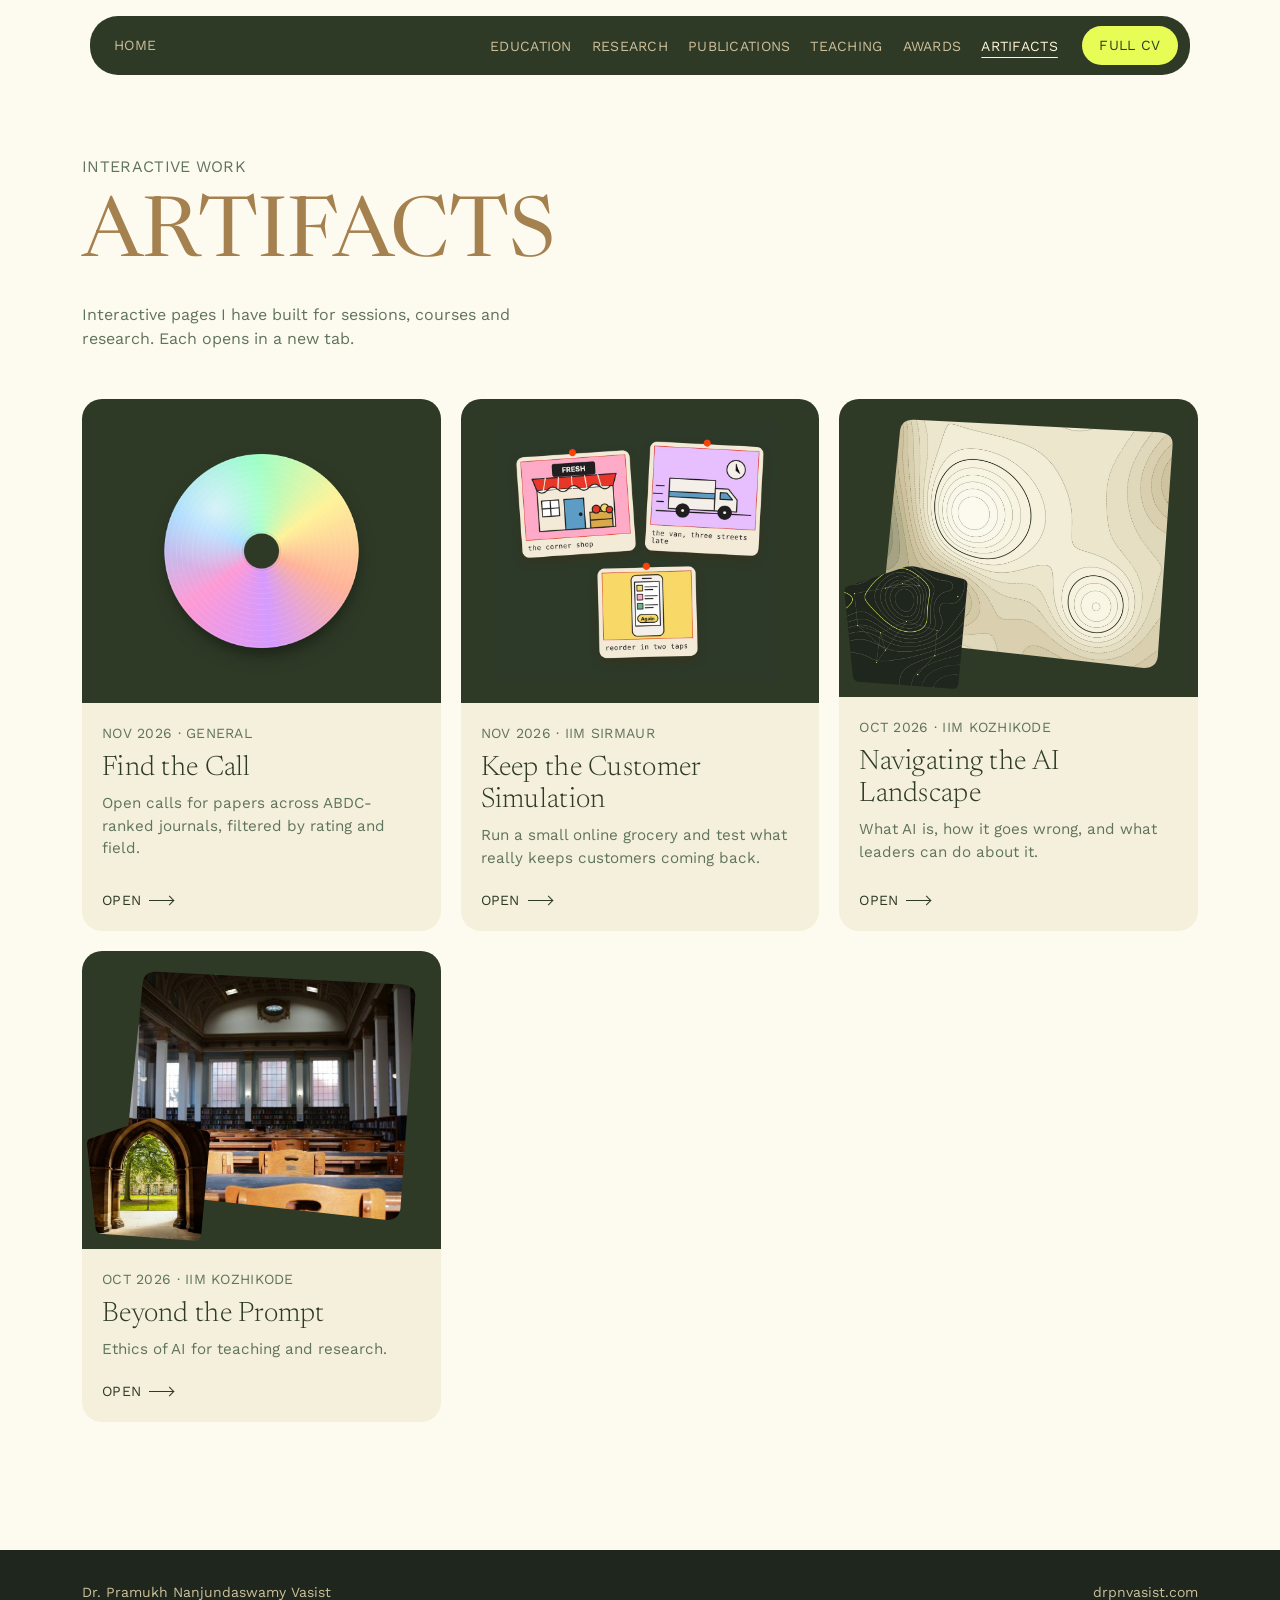
==== commit e6cddf51: "Add files via upload" ====
--- a/artifacts/index.html
+++ b/artifacts/index.html
@@ -131,14 +131,28 @@
   <ul class="grid">
     <!--
       To add an artifact: put its page in a folder at the site root
-      (for example /my-new-page/index.html), save two photos in
-      /artifacts/img/ (a main one about 720px wide and a square one about
-      420px), then copy one <li>
+      (for example /my-new-page/index.html), save its image(s) in
+      /artifacts/img/ (either two photos, a main one about 720px wide and a
+      square one about 420px, or one picture of 960 x 816 shown with
+      class="plain"), then copy one <li>
       block below and change the link, image, date, title and line.
       Keep target="_blank" rel="noopener" on the link so it opens in a
       new tab.
       Newest first.
     -->
+    <li>
+      <a class="tile" href="/find-the-call/" target="_blank" rel="noopener">
+        <span class="tile-media"><span class="tile-fig">
+          <img class="plain" src="img/ftc-disc.jpg" alt="" width="960" height="816">
+        </span></span>
+        <span class="tile-body">
+          <span class="tile-date">Nov 2026 · General</span>
+          <span class="tile-title">Find the Call</span>
+          <span class="tile-line">Open calls for papers across ABDC-ranked journals, filtered by rating and field.</span>
+          <span class="tile-go">Open <span class="arr" aria-hidden="true"></span></span>
+        </span>
+      </a>
+    </li>
     <li>
       <a class="tile" href="/keep-the-customer/" target="_blank" rel="noopener">
         <span class="tile-media"><span class="tile-fig">
